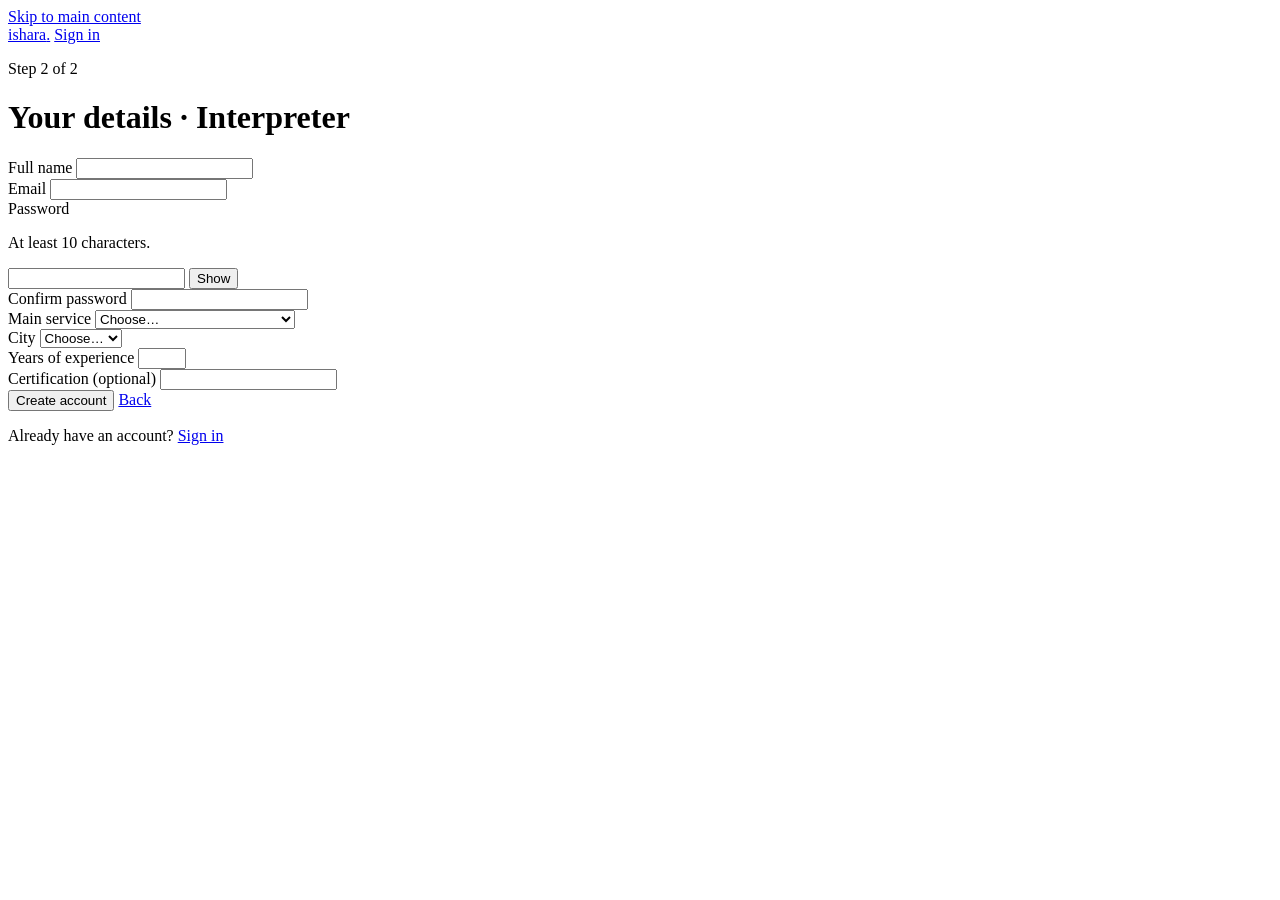
==== Sign_up/sign-interpreter.html @ 1d00d080 "Move sign_up pages into sign_up folder" ====
<!doctype html>
<html lang="en" dir="ltr">
<head>
  <meta charset="utf-8">
  <meta name="viewport" content="width=device-width, initial-scale=1">
  <title>Interpreter account · ISHARA</title>
  <link rel="stylesheet" href="sign_up.css">
  <script src="sign_up.js" defer></script>
</head>
<body>
  <a class="skip-link" href="#main">Skip to main content</a>
  <header class="site-header">
    <div class="container site-header__inner">
      <a class="logo" href="#" aria-label="ISHARA home">ishara<span>.</span></a>
      <a class="btn btn--ghost" href="#">Sign in</a>
    </div>
  </header>

  <main id="main" class="auth">
    <div class="card" style="width:min(100%,34rem)">
      <p class="auth__step">Step 2 of 2</p>
      <h1 id="step2-title">Your details · Interpreter</h1>

      <form id="details-form" action="register.php" method="post">
        <input type="hidden" name="role" value="interpreter">
        <div class="error-summary" tabindex="-1" role="alert" hidden></div>

        <div class="field">
          <label class="field__label" for="name">Full name</label>
          <input class="input" id="name" name="name" autocomplete="name" required data-error-required="Enter your full name.">
          <p class="field__error" data-error-for="name" hidden></p>
        </div>

        <div class="field">
          <label class="field__label" for="email">Email</label>
          <input class="input" id="email" name="email" type="email" autocomplete="email" required data-error-required="Enter your email address.">
          <p class="field__error" data-error-for="email" hidden></p>
        </div>

        <div class="field">
          <label class="field__label" for="password">Password</label>
          <p class="field__hint" id="pw-hint">At least 10 characters.</p>
          <div class="password-wrap">
            <input class="input" id="password" name="password" type="password" autocomplete="new-password" minlength="10" required aria-describedby="pw-hint" data-error-required="Create a password." data-error-min="Your password must be at least 10 characters.">
            <button class="btn btn--secondary password-toggle" type="button" aria-controls="password" aria-pressed="false" aria-label="Show password">Show</button>
          </div>
          <p class="field__error" data-error-for="password" hidden></p>
        </div>

        <div class="field">
          <label class="field__label" for="confirm">Confirm password</label>
          <input class="input" id="confirm" type="password" autocomplete="new-password" required data-match="password" data-error-required="Enter your password again." data-error-match="The passwords don't match.">
          <p class="field__error" data-error-for="confirm" hidden></p>
        </div>

        <!-- Interpreter-only fields -->
        <div class="field">
          <label class="field__label" for="service">Main service</label>
          <select class="select" id="service" name="service" required data-error-required="Choose your main service.">
            <option value="">Choose…</option>
            <option>Sign-language interpretation</option>
            <option>Deaf interpreter</option>
            <option>Tactile / DeafBlind interpreting</option>
          </select>
          <p class="field__error" data-error-for="service" hidden></p>
        </div>

        <div class="field">
          <label class="field__label" for="city">City</label>
          <select class="select" id="city" name="city" required data-error-required="Choose your city.">
            <option value="">Choose…</option>
            <option>Amman</option><option>Irbid</option><option>Zarqa</option><option>Aqaba</option>
          </select>
          <p class="field__error" data-error-for="city" hidden></p>
        </div>

        <div class="field">
          <label class="field__label" for="experience">Years of experience</label>
          <input class="input" id="experience" name="experience" type="number" min="0" max="60" required data-error-required="Enter your years of experience.">
          <p class="field__error" data-error-for="experience" hidden></p>
        </div>

        <div class="field">
          <label class="field__label" for="certification">Certification <span class="optional">(optional)</span></label>
          <input class="input" id="certification" name="certification">
        </div>

        <div class="form-actions">
          <button class="btn btn--primary btn--lg" type="submit">Create account</button>
          <a class="btn btn--ghost btn--lg" href="sign_up.html">Back</a>
        </div>
      </form>

      <p class="auth__alt">Already have an account? <a href="#">Sign in</a></p>
    </div>
  </main>
</body>
</html>
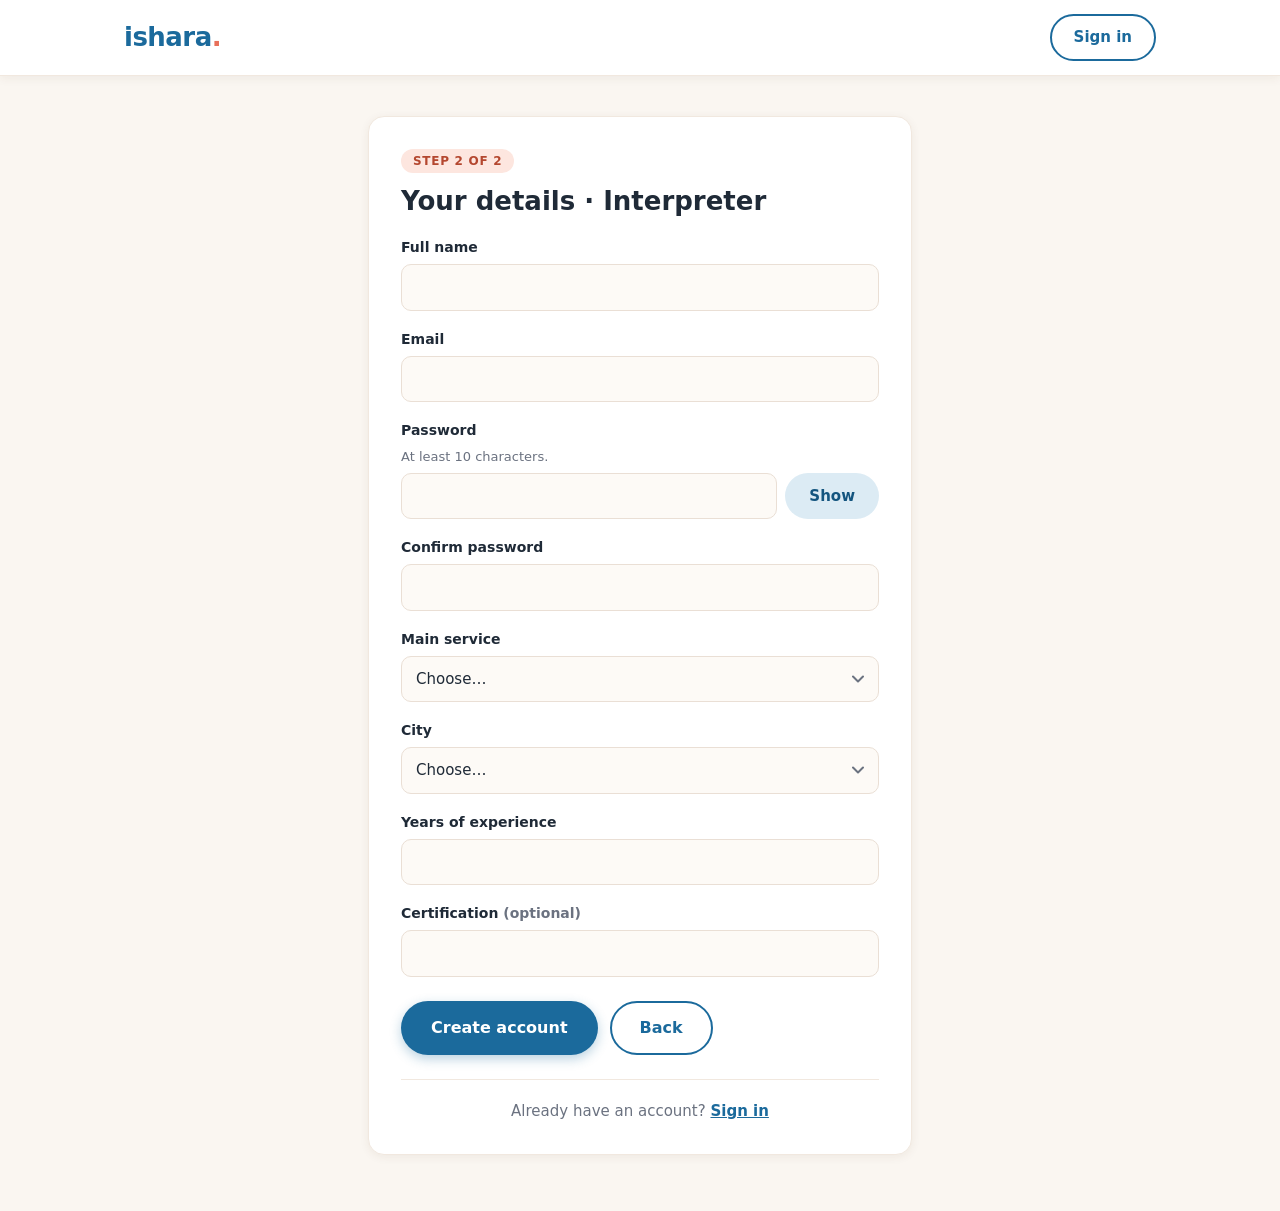
==== commit 8418c0a9: "relinking the stylesheets and the scripts after orginizing in folders(adding the new path)" ====
--- a/Sign_up/sign-interpreter.html
+++ b/Sign_up/sign-interpreter.html
@@ -4,8 +4,8 @@
   <meta charset="utf-8">
   <meta name="viewport" content="width=device-width, initial-scale=1">
   <title>Interpreter account · ISHARA</title>
-  <link rel="stylesheet" href="sign_up.css">
-  <script src="sign_up.js" defer></script>
+  <link rel="stylesheet" href="css/sign_up.css">
+  <script src="js/sign_up.js" defer></script>
 </head>
 <body>
   <a class="skip-link" href="#main">Skip to main content</a>
--- a/Sign_up/css/sign_up.css
+++ b/Sign_up/css/sign_up.css
@@ -0,0 +1,523 @@
+
+
+@import url("https://fonts.googleapis.com/css2?family=Nunito:wght@400;600;700;800&display=swap");
+
+:root {
+    --bg: #faf6f1;
+    --surface: #ffffff;
+    --surface-soft: #fdfaf6;
+    --border: #eadfd5;
+    --border-soft: #f1e8df;
+
+    --text: #1f2a37;
+    --text-muted: #6b7280;
+
+    --primary: #1b6a9c;
+    --primary-dark: #14557f;
+    --primary-soft: #dcebf4;
+
+    --accent: #e8705a;
+    --accent-soft: #fde6df;
+    --accent-text: #b4472f;
+
+    --accepted-bg: #dcf3e4;
+    --accepted-text: #1f7a43;
+    --declined-bg: #fde0e0;
+    --declined-text: #b42b2b;
+
+    --radius-sm: 10px;
+    --radius: 16px;
+    --radius-pill: 999px;
+
+    --shadow: 0 2px 10px rgba(80, 55, 30, 0.07);
+    --shadow-hover: 0 6px 18px rgba(80, 55, 30, 0.12);
+    --focus: 0 0 0 3px rgba(27, 106, 156, 0.25);
+}
+
+/*Base */
+*,
+*::before,
+*::after {
+    box-sizing: border-box;
+}
+
+[hidden] {
+    display: none !important;
+}
+
+html {
+    -webkit-text-size-adjust: 100%;
+}
+
+body {
+    margin: 0;
+    min-height: 100vh;
+    display: flex;
+    flex-direction: column;
+    font-family: "Nunito", "Segoe UI", system-ui, sans-serif;
+    font-size: 15px;
+    line-height: 1.5;
+    color: var(--text);
+    background: var(--bg);
+}
+
+h1,
+h2,
+h3 {
+    margin: 0;
+    line-height: 1.25;
+}
+
+h1 {
+    font-size: 26px;
+    font-weight: 800;
+    margin-bottom: 20px;
+}
+
+h1:focus {
+    outline: none;
+}
+
+p {
+    margin: 0 0 12px;
+}
+
+a {
+    color: var(--primary);
+    font-weight: 700;
+}
+
+a:hover {
+    color: var(--primary-dark);
+}
+
+:focus-visible {
+    outline: none;
+    box-shadow: var(--focus);
+}
+
+/* Visually hidden (screen readers only) */
+.sr-only {
+    position: absolute;
+    width: 1px;
+    height: 1px;
+    margin: -1px;
+    padding: 0;
+    overflow: hidden;
+    clip: rect(0, 0, 0, 0);
+    white-space: nowrap;
+    border: 0;
+}
+
+/* Skip link */
+.skip-link {
+    position: absolute;
+    left: 12px;
+    top: -60px;
+    z-index: 100;
+    padding: 10px 18px;
+    background: var(--primary-dark);
+    color: #fff;
+    border-radius: var(--radius-pill);
+    text-decoration: none;
+    transition: top 0.15s;
+}
+
+.skip-link:focus {
+    top: 12px;
+}
+
+/* ---------- Header ---------- */
+.container {
+    width: 100%;
+    max-width: 1080px;
+    margin: 0 auto;
+    padding: 0 24px;
+}
+
+.site-header {
+    background: var(--surface);
+    border-bottom: 1px solid var(--border-soft);
+    box-shadow: var(--shadow);
+}
+
+.site-header__inner {
+    display: flex;
+    align-items: center;
+    justify-content: space-between;
+    padding-top: 14px;
+    padding-bottom: 14px;
+}
+
+.logo {
+    font-size: 26px;
+    font-weight: 800;
+    letter-spacing: -0.02em;
+    color: var(--primary);
+    text-decoration: none;
+}
+
+.logo span {
+    color: var(--accent);
+}
+
+.logo:hover {
+    color: var(--primary-dark);
+}
+
+/* ---------- Main / card ---------- */
+.auth {
+    flex: 1;
+    display: flex;
+    align-items: flex-start;
+    justify-content: center;
+    padding: 40px 16px 56px;
+}
+
+.card {
+    background: var(--surface);
+    border: 1px solid var(--border-soft);
+    border-radius: var(--radius);
+    box-shadow: var(--shadow);
+    padding: 32px;
+}
+
+.auth__step {
+    display: inline-block;
+    margin: 0 0 12px;
+    padding: 3px 12px;
+    background: var(--accent-soft);
+    color: var(--accent-text);
+    border-radius: var(--radius-pill);
+    font-size: 12px;
+    font-weight: 800;
+    text-transform: uppercase;
+    letter-spacing: 0.06em;
+}
+
+.auth__alt {
+    margin: 24px 0 0;
+    padding-top: 20px;
+    border-top: 1px solid var(--border-soft);
+    text-align: center;
+    color: var(--text-muted);
+}
+
+/* ---------- Fields ---------- */
+fieldset {
+    border: 0;
+    margin: 0;
+    padding: 0;
+    min-width: 0;
+}
+
+.field {
+    display: flex;
+    flex-direction: column;
+    gap: 6px;
+    margin-bottom: 18px;
+}
+
+.field__label {
+    font-weight: 700;
+    font-size: 14px;
+}
+
+.optional {
+    font-weight: 600;
+    color: var(--text-muted);
+}
+
+.field__hint {
+    margin: 0;
+    font-size: 13px;
+    color: var(--text-muted);
+}
+
+.input,
+.select {
+    width: 100%;
+    padding: 11px 14px;
+    font: inherit;
+    color: var(--text);
+    background: var(--surface-soft);
+    border: 1.5px solid var(--border);
+    border-radius: var(--radius-sm);
+    transition: border-color 0.15s, box-shadow 0.15s, background 0.15s;
+}
+
+.select {
+    appearance: none;
+    padding-right: 40px;
+    cursor: pointer;
+    background-image: url("data:image/svg+xml,%3Csvg xmlns='http://www.w3.org/2000/svg' width='12' height='8' viewBox='0 0 12 8'%3E%3Cpath d='M1 1.5l5 5 5-5' fill='none' stroke='%236b7280' stroke-width='2' stroke-linecap='round' stroke-linejoin='round'/%3E%3C/svg%3E");
+    background-repeat: no-repeat;
+    background-position: right 14px center;
+}
+
+.input:hover,
+.select:hover {
+    border-color: #d6c6b6;
+}
+
+.input:focus,
+.select:focus {
+    outline: none;
+    background-color: var(--surface);
+    border-color: var(--primary);
+    box-shadow: var(--focus);
+}
+
+
+.input[aria-invalid="true"],
+.select[aria-invalid="true"],
+.input.invalid,
+.select.invalid {
+    border-color: #d60f0f;
+    background-color: var(--declined-bg);
+}
+
+.field__error {
+    margin: 0;
+    font-size: 13px;
+    font-weight: 700;
+    color: var(--declined-text);
+}
+
+.error-summary {
+    margin-bottom: 20px;
+    padding: 14px 16px;
+    background: var(--declined-bg);
+    border: 1.5px solid var(--declined-text);
+    border-radius: var(--radius-sm);
+    color: var(--declined-text);
+    font-weight: 700;
+}
+
+.error-summary:focus {
+    outline: none;
+    box-shadow: var(--focus);
+}
+
+.error-summary ul {
+    margin: 6px 0 0;
+    padding-left: 20px;
+}
+
+.error-summary a {
+    color: inherit;
+}
+
+/* Fieldset error (role step) */
+fieldset > .field__error {
+    margin: 0 0 12px;
+}
+
+/*Password with Show button */
+.password-wrap {
+    display: flex;
+    gap: 8px;
+    align-items: stretch;
+}
+
+.password-wrap .input {
+    flex: 1;
+    min-width: 0;
+}
+
+.password-toggle {
+    flex-shrink: 0;
+    padding: 0 18px;
+}
+
+/* ---------- Role cards (radio) ---------- */
+.option-grid {
+    display: grid;
+    gap: 12px;
+    margin-bottom: 8px;
+}
+
+.radio-card {
+    display: flex;
+    align-items: flex-start;
+    gap: 14px;
+    padding: 16px 18px;
+    background: var(--surface-soft);
+    border: 1.5px solid var(--border);
+    border-radius: var(--radius);
+    cursor: pointer;
+    transition: border-color 0.15s, box-shadow 0.15s, background 0.15s;
+}
+
+.radio-card input[type="radio"] {
+    width: 20px;
+    height: 20px;
+    margin: 2px 0 0;
+    accent-color: var(--primary);
+    cursor: pointer;
+    flex-shrink: 0;
+}
+
+.radio-card:hover {
+    border-color: var(--primary);
+    box-shadow: var(--shadow);
+}
+
+.radio-card:has(input:checked) {
+    background: var(--primary-soft);
+    border-color: var(--primary);
+}
+
+.radio-card:has(input:focus-visible) {
+    box-shadow: var(--focus);
+}
+
+.radio-card__title {
+    display: block;
+    font-weight: 800;
+    font-size: 16px;
+}
+
+.radio-card__desc {
+    display: block;
+    margin-top: 2px;
+    font-size: 14px;
+    color: var(--text-muted);
+}
+
+.radio-card:has(input:checked) .radio-card__desc {
+    color: #3b5568;
+}
+
+/* ---------- Buttons ---------- */
+.btn {
+    display: inline-flex;
+    align-items: center;
+    justify-content: center;
+    gap: 8px;
+    padding: 10px 22px;
+    font: inherit;
+    font-weight: 800;
+    text-decoration: none;
+    border-radius: var(--radius-pill);
+    border: 2px solid transparent;
+    cursor: pointer;
+    transition: background 0.15s, box-shadow 0.15s, transform 0.1s, border-color 0.15s;
+}
+
+.btn:focus-visible {
+    outline: none;
+    box-shadow: var(--focus);
+}
+
+.btn:active {
+    transform: translateY(1px);
+}
+
+.btn--primary {
+    background: var(--primary);
+    color: #fff;
+    box-shadow: 0 4px 12px rgba(27, 106, 156, 0.3);
+}
+
+.btn--primary:hover {
+    background: var(--primary-dark);
+    color: #fff;
+}
+
+.btn--secondary {
+    background: var(--primary-soft);
+    color: var(--primary-dark);
+    border-color: transparent;
+}
+
+.btn--secondary:hover {
+    background: #cbe1ee;
+}
+
+.btn--ghost {
+    background: transparent;
+    color: var(--primary);
+    border-color: var(--primary);
+}
+
+.btn--ghost:hover {
+    background: var(--primary-soft);
+    color: var(--primary-dark);
+}
+
+.btn--lg {
+    padding: 13px 28px;
+    font-size: 16px;
+}
+
+.btn--block {
+    display: flex;
+    width: 100%;
+    margin-top: 20px;
+}
+
+.form-actions {
+    display: flex;
+    flex-wrap: wrap;
+    gap: 12px;
+    margin-top: 24px;
+}
+
+/* ---------- Success state ---------- */
+.signal-sent {
+    display: flex;
+    align-items: center;
+    justify-content: center;
+    width: 72px;
+    height: 72px;
+    margin: 0 auto 20px;
+    border-radius: 50%;
+    background: var(--accepted-bg);
+    color: var(--accepted-text);
+    border: 2px solid var(--accepted-text);
+    font-size: 34px;
+    font-weight: 800;
+}
+
+#step-done p {
+    color: var(--text-muted);
+    margin-bottom: 24px;
+}
+
+/* ---------- Responsive ---------- */
+@media (max-width: 560px) {
+    .container {
+        padding: 0 14px;
+    }
+
+    .auth {
+        padding: 24px 12px 40px;
+    }
+
+    .card {
+        padding: 22px 18px;
+    }
+
+    h1 {
+        font-size: 22px;
+    }
+
+    .form-actions .btn {
+        width: 100%;
+    }
+}
+
+@media (prefers-reduced-motion: reduce) {
+    * {
+        transition: none !important;
+    }
+}
+
+a.radio-card {
+    color: var(--text);
+    text-decoration: none;
+    font-weight: 400;
+}
+a.radio-card:hover { color: var(--text); }
+a.radio-card:focus-visible { box-shadow: var(--focus); }
